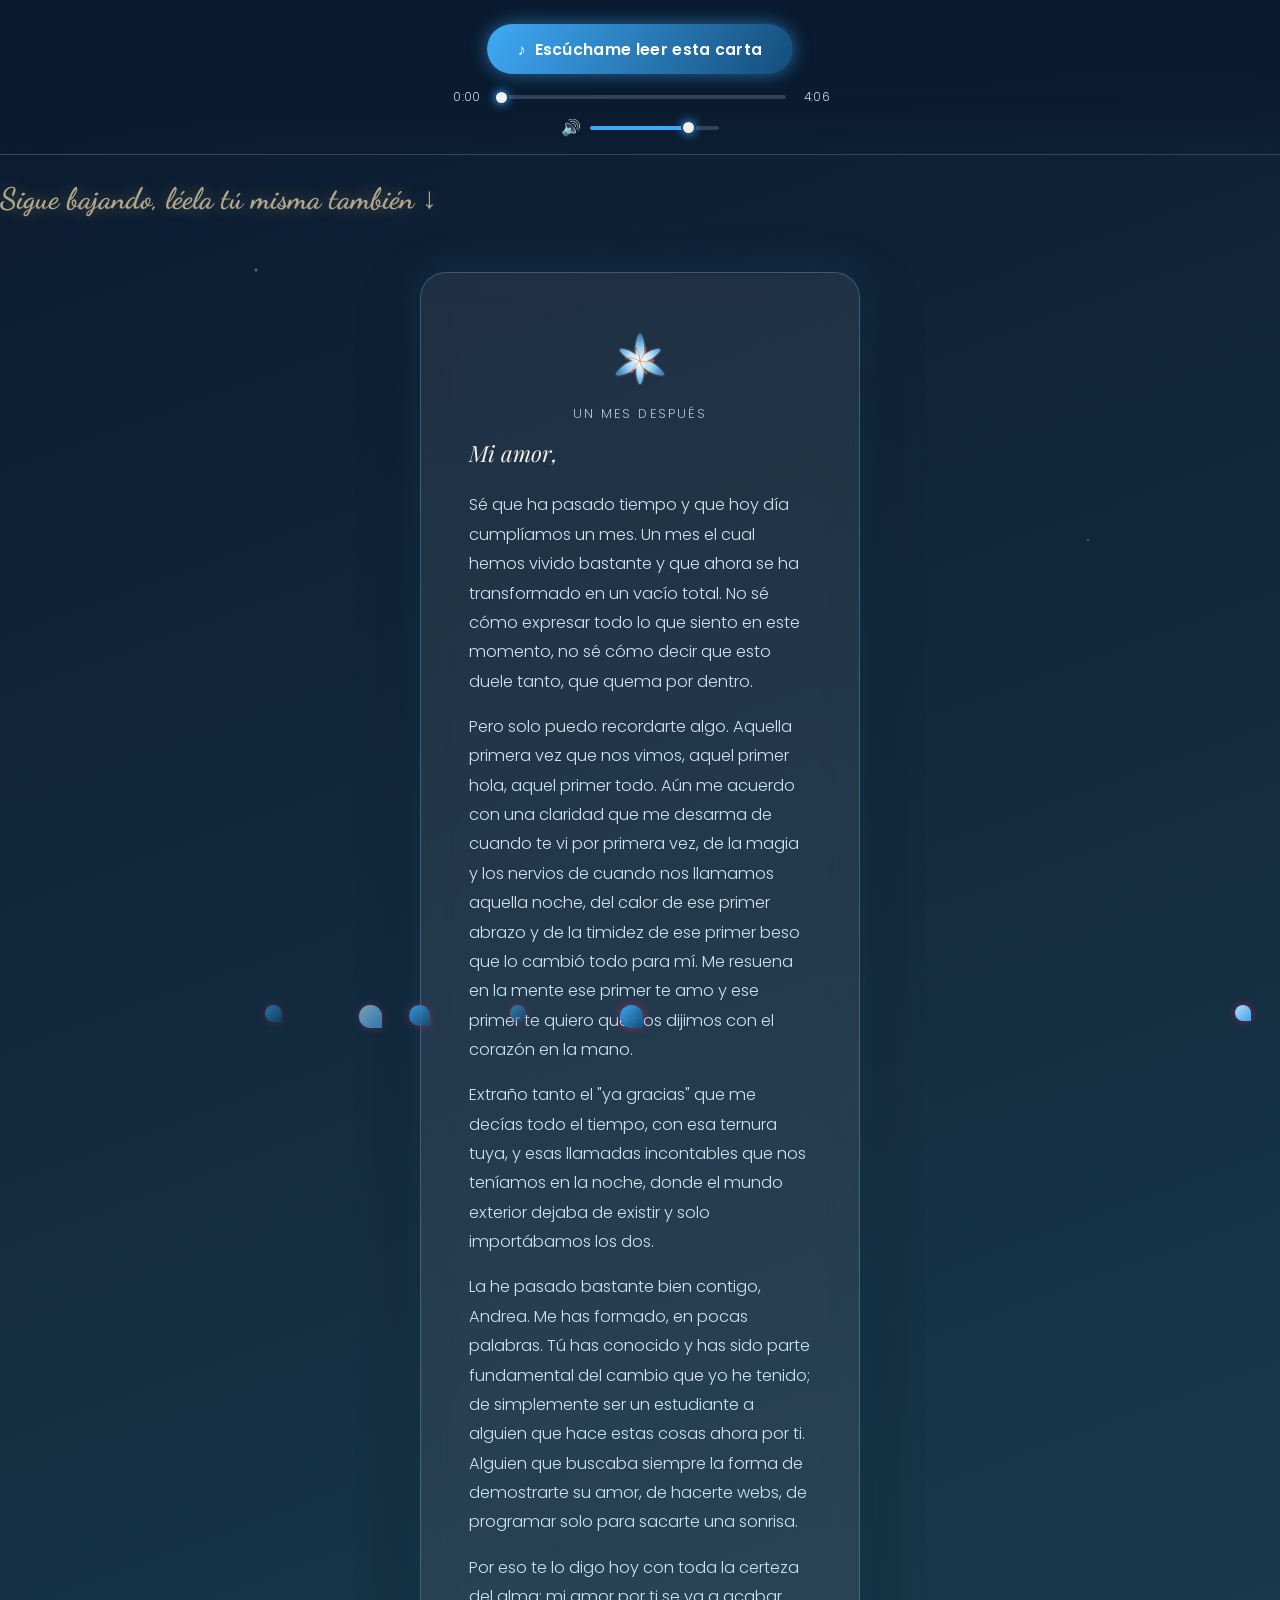
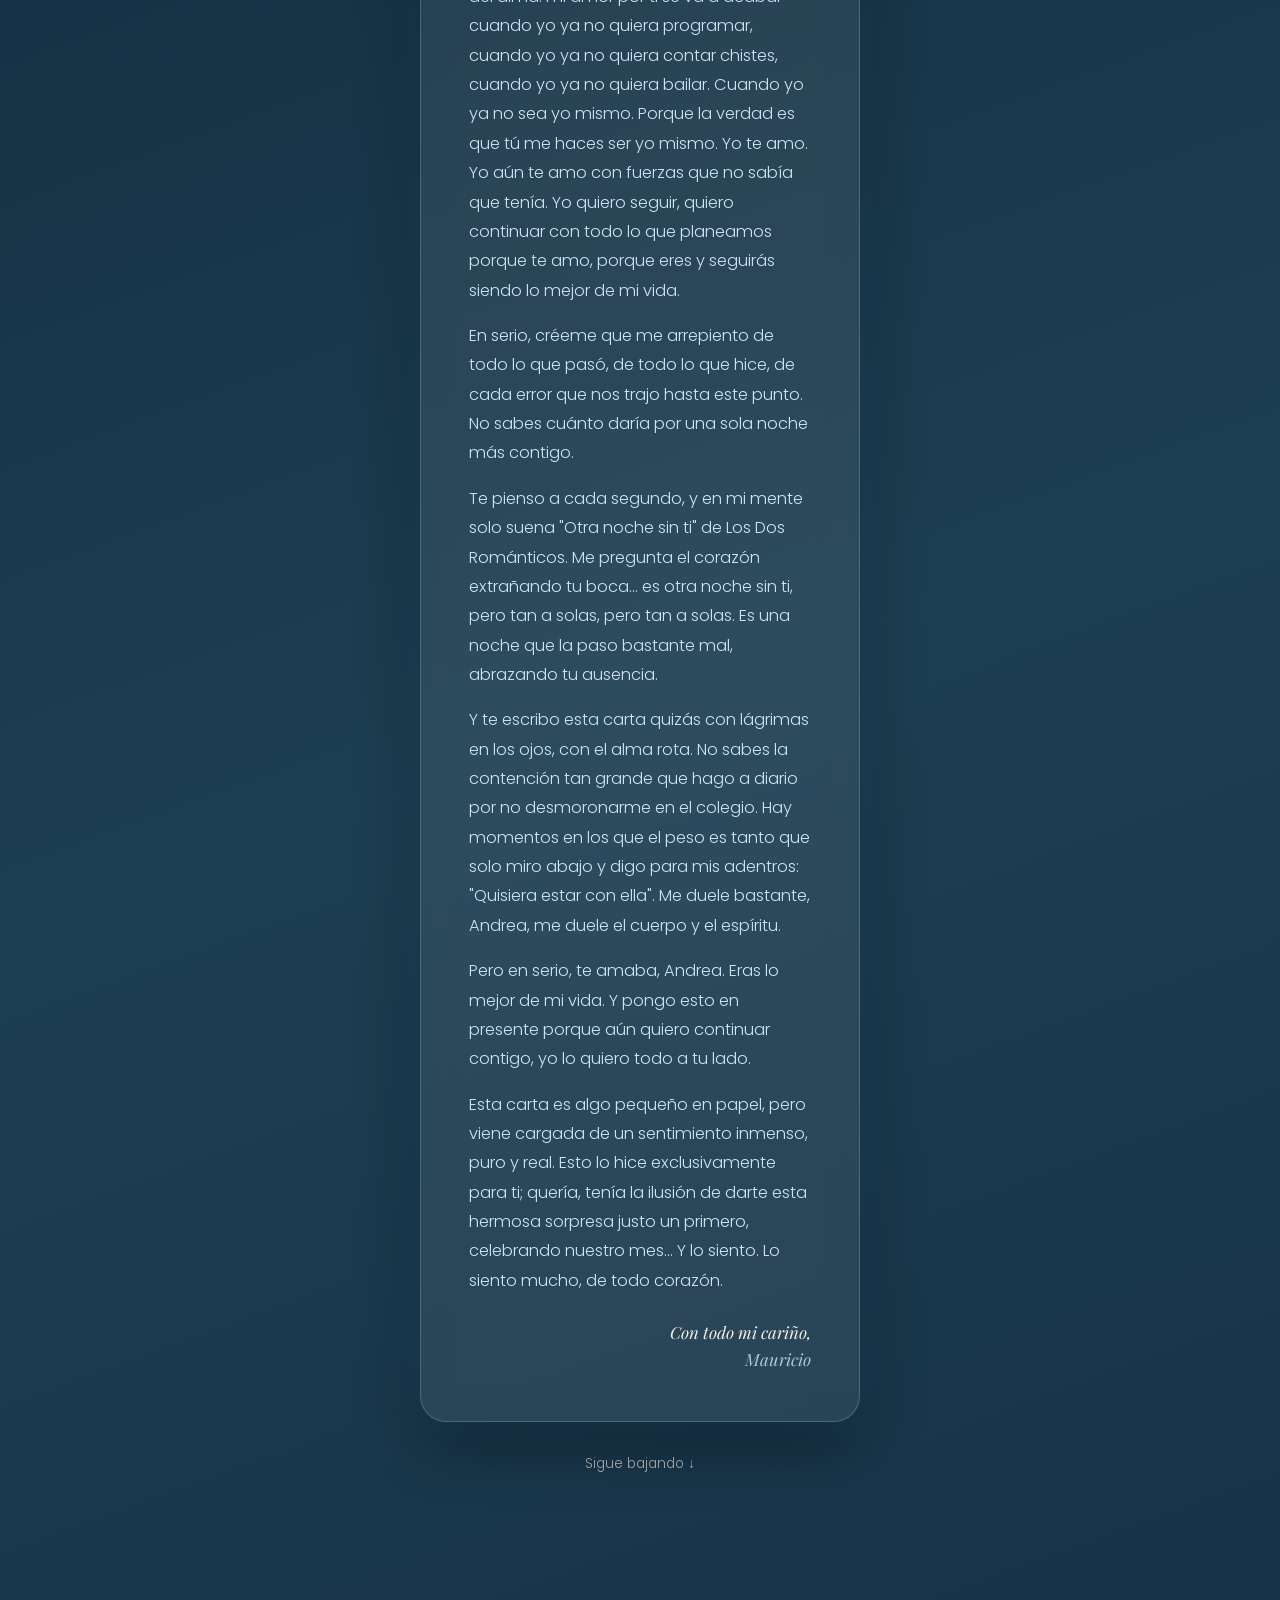
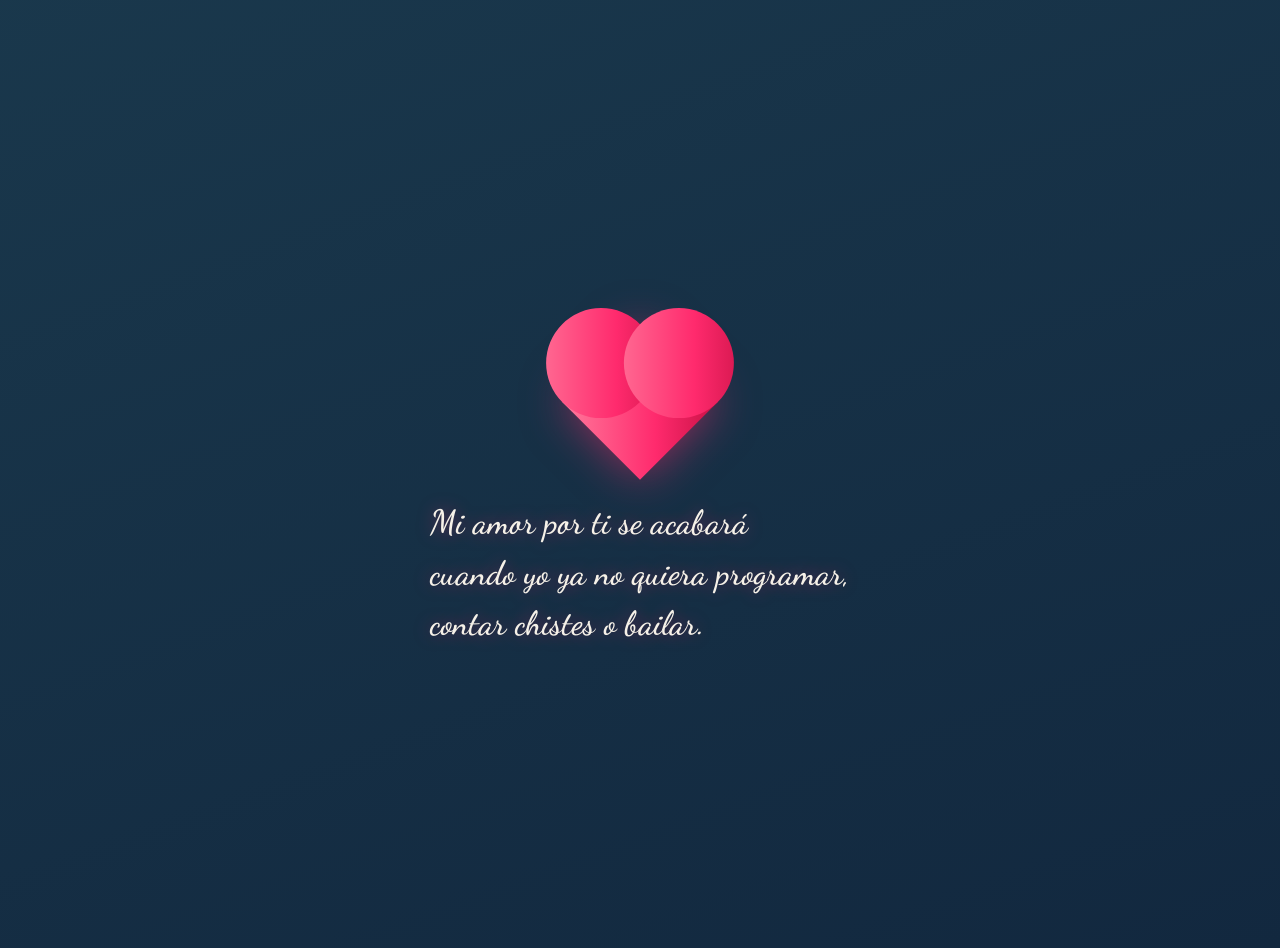
==== carta2.html @ 6ca08b80 "Add files via upload" ====
<!DOCTYPE html>
<html lang="es">
<head>
<meta charset="UTF-8">
<meta name="viewport" content="width=device-width, initial-scale=1.0, viewport-fit=cover">
<meta name="apple-mobile-web-app-capable" content="yes">
<meta name="apple-mobile-web-app-status-bar-style" content="black-translucent">
<meta name="format-detection" content="telephone=no">
<title>Un mes después</title>

<link rel="preconnect" href="https://fonts.googleapis.com">
<link rel="preconnect" href="https://fonts.gstatic.com" crossorigin>
<link href="https://fonts.googleapis.com/css2?family=Playfair+Display:ital,wght@0,600;1,500;1,600;1,700&family=Dancing+Script:wght@600;700&family=Poppins:wght@300;400;500;600&display=swap" rel="stylesheet">
<link rel="stylesheet" href="style.css">
</head>
<body>

<!-- =========================================================
     SPRITE SVG: mismos gradientes, filtro y flores que la
     página principal, reutilizables con <use>.
     ========================================================= -->
<svg width="0" height="0" style="position:absolute" aria-hidden="true">
  <defs>
    <radialGradient id="petalGradient" gradientUnits="userSpaceOnUse" cx="0" cy="0" r="115">
      <stop offset="0%"  stop-color="#f2fbff"/>
      <stop offset="45%" stop-color="#9fd4f7"/>
      <stop offset="100%" stop-color="#1f6fb2"/>
    </radialGradient>
    <radialGradient id="petalGradientInner" gradientUnits="userSpaceOnUse" cx="0" cy="0" r="95">
      <stop offset="0%"  stop-color="#ffffff"/>
      <stop offset="50%" stop-color="#bfe3ff"/>
      <stop offset="100%" stop-color="#4a9fe0"/>
    </radialGradient>
    <filter id="softGlow" x="-60%" y="-60%" width="220%" height="220%">
      <feGaussianBlur in="SourceGraphic" stdDeviation="4.5" result="blur"/>
      <feMerge>
        <feMergeNode in="blur"/>
        <feMergeNode in="SourceGraphic"/>
      </feMerge>
    </filter>

    <!-- Una flor de lirio, centrada en (0,0) -->
    <symbol id="lilyBloom" viewBox="-130 -130 260 260">
      <g filter="url(#softGlow)">
        <g fill="url(#petalGradient)" stroke="#eaf6ff" stroke-width="1" stroke-opacity="0.6">
          <path d="M0,0 C-19,-15 -24,-58 -7,-100 C-3,-114 3,-114 7,-100 C24,-58 19,-15 0,0 Z" transform="rotate(0)"/>
          <path d="M0,0 C-19,-15 -24,-58 -7,-100 C-3,-114 3,-114 7,-100 C24,-58 19,-15 0,0 Z" transform="rotate(120)"/>
          <path d="M0,0 C-19,-15 -24,-58 -7,-100 C-3,-114 3,-114 7,-100 C24,-58 19,-15 0,0 Z" transform="rotate(240)"/>
        </g>
        <g fill="url(#petalGradientInner)" stroke="#ffffff" stroke-width="1" stroke-opacity="0.7">
          <path d="M0,0 C-15,-13 -19,-48 -6,-84 C-2,-96 2,-96 6,-84 C19,-48 15,-13 0,0 Z" transform="rotate(60)"/>
          <path d="M0,0 C-15,-13 -19,-48 -6,-84 C-2,-96 2,-96 6,-84 C19,-48 15,-13 0,0 Z" transform="rotate(180)"/>
          <path d="M0,0 C-15,-13 -19,-48 -6,-84 C-2,-96 2,-96 6,-84 C19,-48 15,-13 0,0 Z" transform="rotate(300)"/>
        </g>
        <g fill="none" stroke="#e7842f" stroke-width="2.4" stroke-linecap="round">
          <path d="M0,0 Q10,-30 5,-54" transform="rotate(20)"/>
          <path d="M0,0 Q10,-30 5,-54" transform="rotate(85)"/>
          <path d="M0,0 Q10,-30 5,-54" transform="rotate(150)"/>
          <path d="M0,0 Q10,-30 5,-54" transform="rotate(215)"/>
          <path d="M0,0 Q10,-30 5,-54" transform="rotate(280)"/>
          <path d="M0,0 Q10,-30 5,-54" transform="rotate(340)"/>
        </g>
        <g fill="#c8571f">
          <ellipse cx="1.7" cy="-53" rx="3.2" ry="6" transform="rotate(20)"/>
          <ellipse cx="1.7" cy="-53" rx="3.2" ry="6" transform="rotate(85)"/>
          <ellipse cx="1.7" cy="-53" rx="3.2" ry="6" transform="rotate(150)"/>
          <ellipse cx="1.7" cy="-53" rx="3.2" ry="6" transform="rotate(215)"/>
          <ellipse cx="1.7" cy="-53" rx="3.2" ry="6" transform="rotate(280)"/>
          <ellipse cx="1.7" cy="-53" rx="3.2" ry="6" transform="rotate(340)"/>
        </g>
      </g>
    </symbol>
  </defs>
</svg>

<!-- Fondo ambiental de destellos, sobre el mismo azul profundo -->
<div class="sparkles" aria-hidden="true"></div>

<!-- =========================================================
     HEADER: botón para escuchar la carta + control de tiempo
     ========================================================= -->
<header class="audio-header">
  <button id="listen-btn" class="btn btn--primary btn--listen" type="button">
    <span class="note-icon" aria-hidden="true">♪</span>
    <span id="listen-btn-text">Escúchame leer esta carta</span>
  </button>

  <div class="audio-scrubber">
    <span class="audio-time" id="current-time">0:00</span>
    <input
      type="range"
      id="audio-seek"
      class="audio-seek"
      min="0"
      max="100"
      value="0"
      step="0.1"
      aria-label="Buscar un momento del audio"
    >
    <span class="audio-time audio-time--end" id="total-time">0:00</span>
  </div>

  <div class="volume-control">
    <span class="volume-icon" id="volume-icon" aria-hidden="true">🔊</span>
    <input
      type="range"
      id="volume-seek"
      class="audio-seek volume-seek"
      min="0"
      max="100"
      value="80"
      aria-label="Volumen del audio"
    >
  </div>

  <!-- Reemplaza carta.mp3 por el audio real donde la lees en voz alta -->
  <audio id="letter-audio" src="carta.mp3" preload="metadata"></audio>
</header>

<p class="scroll-hint scroll-hint--big">Sigue bajando, léela tú misma también <span aria-hidden="true">↓</span></p>

<main>

  <!-- ===== La carta ===== -->
  <section id="letter-screen" class="screen screen--letter">
    <div class="glass-card letter-card">
      <svg class="lily lily--divider" aria-hidden="true"><use href="#lilyBloom"/></svg>

      <p class="eyebrow">Un mes después</p>

      <div class="letter-text">
        <p class="letter-greeting">Mi amor,</p>
        <p>Sé que ha pasado tiempo y que hoy día cumplíamos un mes. Un mes el cual hemos vivido bastante y que ahora se ha transformado en un vacío total. No sé cómo expresar todo lo que siento en este momento, no sé cómo decir que esto duele tanto, que quema por dentro.</p>
        <p>Pero solo puedo recordarte algo. Aquella primera vez que nos vimos, aquel primer hola, aquel primer todo. Aún me acuerdo con una claridad que me desarma de cuando te vi por primera vez, de la magia y los nervios de cuando nos llamamos aquella noche, del calor de ese primer abrazo y de la timidez de ese primer beso que lo cambió todo para mí. Me resuena en la mente ese primer te amo y ese primer te quiero que nos dijimos con el corazón en la mano.</p>
        <p>Extraño tanto el "ya gracias" que me decías todo el tiempo, con esa ternura tuya, y esas llamadas incontables que nos teníamos en la noche, donde el mundo exterior dejaba de existir y solo importábamos los dos.</p>
        <p>La he pasado bastante bien contigo, Andrea. Me has formado, en pocas palabras. Tú has conocido y has sido parte fundamental del cambio que yo he tenido; de simplemente ser un estudiante a alguien que hace estas cosas ahora por ti. Alguien que buscaba siempre la forma de demostrarte su amor, de hacerte webs, de programar solo para sacarte una sonrisa.</p>
        <p>Por eso te lo digo hoy con toda la certeza del alma: mi amor por ti se va a acabar cuando yo ya no quiera programar, cuando yo ya no quiera contar chistes, cuando yo ya no quiera bailar. Cuando yo ya no sea yo mismo. Porque la verdad es que tú me haces ser yo mismo. Yo te amo. Yo aún te amo con fuerzas que no sabía que tenía. Yo quiero seguir, quiero continuar con todo lo que planeamos porque te amo, porque eres y seguirás siendo lo mejor de mi vida.</p>
        <p>En serio, créeme que me arrepiento de todo lo que pasó, de todo lo que hice, de cada error que nos trajo hasta este punto. No sabes cuánto daría por una sola noche más contigo.</p>
        <p>Te pienso a cada segundo, y en mi mente solo suena "Otra noche sin ti" de Los Dos Románticos. Me pregunta el corazón extrañando tu boca... es otra noche sin ti, pero tan a solas, pero tan a solas. Es una noche que la paso bastante mal, abrazando tu ausencia.</p>
        <p>Y te escribo esta carta quizás con lágrimas en los ojos, con el alma rota. No sabes la contención tan grande que hago a diario por no desmoronarme en el colegio. Hay momentos en los que el peso es tanto que solo miro abajo y digo para mis adentros: "Quisiera estar con ella". Me duele bastante, Andrea, me duele el cuerpo y el espíritu.</p>
        <p>Pero en serio, te amaba, Andrea. Eras lo mejor de mi vida. Y pongo esto en presente porque aún quiero continuar contigo, yo lo quiero todo a tu lado.</p>
        <p>Esta carta es algo pequeño en papel, pero viene cargada de un sentimiento inmenso, puro y real. Esto lo hice exclusivamente para ti; quería, tenía la ilusión de darte esta hermosa sorpresa justo un primero, celebrando nuestro mes... Y lo siento. Lo siento mucho, de todo corazón.</p>
      </div>

      <p class="letter-signature">Con todo mi cariño,<br><span class="fill-in">Mauricio</span></p>
    </div>

    <p class="scroll-hint">Sigue bajando <span aria-hidden="true">↓</span></p>
  </section>

  <div class="spacer spacer--short" aria-hidden="true"></div>

  <!-- ===== Final: corazón ===== -->
  <section id="heart-screen" class="screen">
    <div class="heart reveal" aria-hidden="true"></div>
    <p class="heart-message reveal">Mi amor por ti se acabará<br>cuando yo ya no quiera programar,<br>contar chistes o bailar.</p>
  </section>

</main>

<script src="carta2.js"></script>
</body>
</html>
---- style.css ----
/* =========================================================
   TOKENS
   ========================================================= */
:root {
  --navy-deep:   #0a1a2f;
  --navy-mid:    #12283f;
  --teal-mid:    #1d3f52;

  --lily-blue:       #3fa9f5;
  --lily-blue-light: #bfe3ff;
  --lily-blue-deep:  #144d7a;

  --rose-red:       #ff2a6d;
  --rose-red-deep:  #c81145;
  --rose-red-light: #ff7a9c;

  --gold:       #e8c27a;
  --gold-light: #f6e2b3;

  --ink:      #f6f1e8;
  --ink-soft: #cfe3f2;

  --glass-bg:     rgba(255, 255, 255, 0.07);
  --glass-border: rgba(191, 227, 255, 0.22);

  --font-display: 'Playfair Display', serif;
  --font-script:  'Dancing Script', cursive;
  --font-body:    'Poppins', sans-serif;
}

/* =========================================================
   RESET
   ========================================================= */
* {
  margin: 0;
  padding: 0;
  box-sizing: border-box;
  -webkit-tap-highlight-color: transparent;
}

html {
  -webkit-text-size-adjust: 100%;
}

body {
  min-height: 100dvh;
  background: linear-gradient(160deg, var(--navy-deep) 0%, var(--teal-mid) 55%, var(--navy-mid) 100%);
  color: var(--ink);
  font-family: var(--font-body);
  font-weight: 300;
  overflow-x: hidden;
  -webkit-font-smoothing: antialiased;
  overscroll-behavior-y: contain;
}

.hidden {
  display: none !important;
}

svg use {
  pointer-events: none;
}

/* =========================================================
   FONDO AMBIENTAL DE DESTELLOS
   ========================================================= */
.sparkles {
  position: fixed;
  inset: 0;
  pointer-events: none;
  z-index: 0;
  background-image:
    radial-gradient(2px 2px at 20% 30%, rgba(191, 227, 255, 0.6), transparent),
    radial-gradient(2px 2px at 70% 15%, rgba(191, 227, 255, 0.45), transparent),
    radial-gradient(1.5px 1.5px at 85% 60%, rgba(191, 227, 255, 0.5), transparent),
    radial-gradient(1.5px 1.5px at 35% 80%, rgba(191, 227, 255, 0.4), transparent),
    radial-gradient(2px 2px at 55% 45%, rgba(255, 255, 255, 0.35), transparent);
  animation: twinkle 6s ease-in-out infinite;
}

@keyframes twinkle {
  0%, 100% { opacity: 0.5; }
  50%      { opacity: 1; }
}

/* =========================================================
   SECCIONES
   ========================================================= */
.screen {
  position: relative;
  min-height: 100vh;
  min-height: 100dvh;
  width: 100%;
  display: flex;
  flex-direction: column;
  align-items: center;
  justify-content: center;
  overflow: hidden;
  padding: max(2rem, env(safe-area-inset-top)) 1.25rem max(2rem, env(safe-area-inset-bottom));
  z-index: 1;
}

.screen--letter {
  min-height: auto;
  padding-top: max(3rem, env(safe-area-inset-top));
  padding-bottom: 3rem;
}

.spacer {
  height: 55vh;
  width: 100%;
}

/* =========================================================
   TARJETA DE VIDRIO
   ========================================================= */
.glass-card {
  position: relative;
  z-index: 1;
  background: var(--glass-bg);
  backdrop-filter: blur(16px);
  -webkit-backdrop-filter: blur(16px);
  border: 1px solid var(--glass-border);
  border-radius: 26px;
  padding: 2.75rem 2rem 2.25rem;
  max-width: 440px;
  width: 100%;
  text-align: center;
  box-shadow:
    0 0 40px rgba(63, 169, 245, 0.16),
    0 20px 60px rgba(0, 0, 0, 0.45);
  animation: cardIn 1.1s ease-out both;
}

@keyframes cardIn {
  from { opacity: 0; transform: translateY(24px); }
  to   { opacity: 1; transform: translateY(0); }
}

.eyebrow {
  font-size: 0.8rem;
  letter-spacing: 0.16em;
  text-transform: uppercase;
  color: var(--ink-soft);
  opacity: 0.85;
  margin-bottom: 0.6rem;
}

/* =========================================================
   PANTALLA DE BIENVENIDA
   ========================================================= */
#welcome-screen {
  z-index: 2;
  transition: opacity 0.6s ease, transform 0.6s ease;
}

#welcome-screen.fade-out {
  opacity: 0;
  transform: scale(0.97);
  pointer-events: none;
}

.welcome-title {
  font-family: var(--font-display);
  font-style: italic;
  font-weight: 600;
  font-size: clamp(2.3rem, 9vw, 3.1rem);
  line-height: 1.15;
  color: var(--ink);
  text-shadow: 0 0 24px rgba(63, 169, 245, 0.35);
}

/* =========================================================
   BOTONES
   ========================================================= */
.btn {
  border: none;
  border-radius: 999px;
  font-family: var(--font-body);
  font-size: 1.05rem;
  font-weight: 600;
  letter-spacing: 0.02em;
  padding: 1rem 2.4rem;
  min-height: 48px;
  cursor: pointer;
  touch-action: manipulation;
  margin-top: 1.75rem;
  transition: transform 0.25s ease, box-shadow 0.25s ease, opacity 0.25s ease;
}

.btn:active {
  transform: scale(0.96);
}

.btn:focus-visible {
  outline: 2px solid var(--ink);
  outline-offset: 3px;
}

.btn--primary {
  color: #fff;
  background: linear-gradient(120deg, var(--lily-blue), var(--lily-blue-deep));
  box-shadow: 0 0 18px rgba(63, 169, 245, 0.55);
}

.btn--primary:hover {
  transform: translateY(-2px) scale(1.03);
  box-shadow: 0 0 28px rgba(63, 169, 245, 0.75), 0 0 50px rgba(63, 169, 245, 0.35);
}

.btn--gold {
  color: var(--navy-deep);
  background: linear-gradient(120deg, var(--gold-light), var(--gold));
  box-shadow: 0 0 18px rgba(232, 194, 122, 0.5);
}

.btn--gold:hover {
  transform: translateY(-2px) scale(1.03);
  box-shadow: 0 0 28px rgba(232, 194, 122, 0.7), 0 0 50px rgba(232, 194, 122, 0.3);
}

.btn:disabled {
  opacity: 0.7;
  cursor: default;
  transform: none;
}

/* =========================================================
   LIRIOS DECORATIVOS — pantalla de bienvenida
   ========================================================= */
.lily-cluster {
  position: absolute;
  width: 46vw;
  max-width: 240px;
  height: 46vw;
  max-height: 240px;
  pointer-events: none;
  z-index: 0;
  opacity: 0.92;
}

.lily-cluster--top-left     { top: -6%;  left: -10%; }
.lily-cluster--top-right    { top: -8%;  right: -12%; transform: scaleX(-1); }
.lily-cluster--bottom-left  { bottom: -8%; left: -8%; transform: rotate(10deg); }
.lily-cluster--bottom-right { bottom: -10%; right: -10%; transform: scaleX(-1) rotate(6deg); }

.lily {
  position: absolute;
  width: 42%;
  height: 42%;
  overflow: visible;
}

.lily--a { top: 6%;  left: 10%; width: 62%; height: 62%; transform: rotate(-8deg); }
.lily--b { top: 40%; left: 42%; width: 40%; height: 40%; transform: rotate(14deg); opacity: 0.85; }
.lily--c { top: 8%;  left: 14%; width: 58%; height: 58%; transform: rotate(6deg); }
.lily--d { top: 20%; left: 8%;  width: 55%; height: 55%; transform: rotate(-4deg); }
.lily--e { top: 4%;  left: 8%;  width: 60%; height: 60%; transform: rotate(-10deg); }
.lily--f { top: 42%; left: 40%; width: 38%; height: 38%; transform: rotate(18deg); opacity: 0.85; }

.leaf {
  position: absolute;
  width: 30%;
  height: 60%;
  overflow: visible;
  opacity: 0.8;
}

.leaf--a { top: 30%; left: 18%; transform: rotate(-18deg); }
.leaf--b { top: 25%; left: 22%; transform: rotate(16deg); }
.leaf--c { top: 22%; left: 26%; transform: rotate(-12deg); }

.lily--divider {
  position: static;
  width: 64px;
  height: 64px;
  display: block;
  margin: 0 auto 0.75rem;
}

/* =========================================================
   LA CARTA
   ========================================================= */
.letter-card {
  text-align: left;
}

.letter-card .eyebrow {
  text-align: center;
}

.letter-text p {
  font-size: clamp(0.95rem, 4vw, 1.02rem);
  line-height: 1.8;
  margin-bottom: 1rem;
  color: var(--ink-soft);
}

.letter-greeting {
  font-family: var(--font-display);
  font-style: italic;
  font-size: clamp(1.15rem, 5vw, 1.4rem) !important;
  color: var(--ink) !important;
  margin-bottom: 1.1rem !important;
}

.fill-in {
  color: var(--lily-blue-light);
  font-style: italic;
  opacity: 0.85;
}

.letter-signature {
  margin-top: 1.5rem;
  font-family: var(--font-display);
  font-style: italic;
  font-size: 1.05rem;
  line-height: 1.6;
  text-align: right;
  color: var(--ink);
}

.scroll-hint {
  margin-top: 2rem;
  font-size: 0.85rem;
  opacity: 0.7;
  animation: bounce 2.2s infinite;
}

@keyframes bounce {
  0%, 20%, 50%, 80%, 100% { transform: translateY(0); }
  40% { transform: translateY(-8px); }
  60% { transform: translateY(-4px); }
}

/* =========================================================
   PÉTALOS QUE CAEN (generados por script.js)
   ========================================================= */
.petal {
  position: fixed;
  top: -30px;
  border-radius: 50% 50% 0 50%;
  pointer-events: none;
  z-index: 40;
  box-shadow: 0 0 10px rgba(255, 42, 109, 0.45);
  animation-name: fall;
  animation-timing-function: linear;
  animation-fill-mode: forwards;
}

@keyframes fall {
  to {
    transform: translateY(115vh) rotate(360deg);
  }
}

/* =========================================================
   FINAL: CORAZÓN LATIENDO
   ========================================================= */
.heart {
  --heart-size: clamp(70px, 20vw, 110px);
  width: var(--heart-size);
  height: var(--heart-size);
  background: linear-gradient(135deg, var(--rose-red-light), var(--rose-red) 60%, var(--rose-red-deep));
  display: inline-block;
  position: relative;
  transform: rotate(-45deg);
  box-shadow: 0 0 45px rgba(255, 42, 109, 0.55);
  animation: beat 1.05s ease-in-out infinite;
  margin-bottom: 2.5rem;
}

.heart::before,
.heart::after {
  content: "";
  position: absolute;
  width: var(--heart-size);
  height: var(--heart-size);
  border-radius: 50%;
  background: linear-gradient(135deg, var(--rose-red-light), var(--rose-red) 60%, var(--rose-red-deep));
}

.heart::before { top: calc(var(--heart-size) * -0.5); left: 0; }
.heart::after  { top: 0; left: calc(var(--heart-size) * 0.5); }

@keyframes beat {
  0%, 100% { transform: rotate(-45deg) scale(1); }
  50%      { transform: rotate(-45deg) scale(1.14); }
}

.heart-message {
  font-family: var(--font-script);
  font-weight: 600;
  font-size: clamp(1.5rem, 7vw, 2.1rem);
  line-height: 1.5;
  max-width: 480px;
  text-shadow: 0 0 18px rgba(255, 42, 109, 0.4);
}

/* =========================================================
   REVELADO AL HACER SCROLL
   ========================================================= */
/* Nota: solo se anima "opacity" aquí (no transform), porque el
   corazón ya tiene su propia animación continua de latido sobre
   "transform" y las dos entrarían en conflicto. */
.reveal {
  opacity: 0;
  transition: opacity 1s ease;
}

.reveal.is-visible {
  opacity: 1;
}

/* =========================================================
   ACCESIBILIDAD: MOVIMIENTO REDUCIDO
   ========================================================= */
@media (prefers-reduced-motion: reduce) {
  .sparkles,
  .heart,
  .scroll-hint,
  .glass-card {
    animation: none !important;
  }
  .petal {
    animation-duration: 0.01s !important;
  }
  .reveal {
    transition: opacity 0.3s ease !important;
    transform: none !important;
  }
}

/* =========================================================
   PÁGINA "CARTA2": header con audio + scrubber
   ========================================================= */
.audio-header {
  position: sticky;
  top: 0;
  z-index: 30;
  width: 100%;
  display: flex;
  flex-direction: column;
  align-items: center;
  gap: 0.9rem;
  padding: max(1.5rem, env(safe-area-inset-top)) 1.25rem 1.15rem;
  background: linear-gradient(180deg, rgba(10, 26, 47, 0.94) 0%, rgba(10, 26, 47, 0.82) 70%, rgba(10, 26, 47, 0) 100%);
  backdrop-filter: blur(14px);
  -webkit-backdrop-filter: blur(14px);
  border-bottom: 1px solid var(--glass-border);
  text-align: center;
}

.btn--listen {
  margin-top: 0;
  font-size: 0.98rem;
  padding: 0.85rem 1.9rem;
  display: inline-flex;
  align-items: center;
  gap: 0.55rem;
}

.btn--listen .note-icon {
  display: inline-block;
  animation: notePulse 1.6s ease-in-out infinite;
}

@keyframes notePulse {
  0%, 100% { transform: translateY(0) scale(1); }
  50%      { transform: translateY(-2px) scale(1.12); }
}

.audio-scrubber {
  display: flex;
  align-items: center;
  gap: 0.65rem;
  width: 100%;
  max-width: 380px;
}

.audio-time {
  font-size: 0.72rem;
  letter-spacing: 0.03em;
  color: var(--ink-soft);
  min-width: 34px;
  font-variant-numeric: tabular-nums;
}

.audio-time--end { text-align: right; }

.audio-seek {
  -webkit-appearance: none;
  appearance: none;
  flex: 1;
  height: 4px;
  border-radius: 999px;
  background: linear-gradient(90deg, var(--lily-blue) 0%, var(--lily-blue) var(--seek-progress, 0%), rgba(191, 227, 255, 0.2) var(--seek-progress, 0%));
  outline: none;
  cursor: pointer;
}

.audio-seek::-webkit-slider-thumb {
  -webkit-appearance: none;
  appearance: none;
  width: 15px;
  height: 15px;
  border-radius: 50%;
  background: var(--ink);
  box-shadow: 0 0 10px rgba(63, 169, 245, 0.7);
  border: 2px solid var(--lily-blue-deep);
  cursor: pointer;
}

.audio-seek::-moz-range-thumb {
  width: 15px;
  height: 15px;
  border-radius: 50%;
  background: var(--ink);
  box-shadow: 0 0 10px rgba(63, 169, 245, 0.7);
  border: 2px solid var(--lily-blue-deep);
  cursor: pointer;
}

.audio-seek::-moz-range-progress {
  background: var(--lily-blue);
  height: 4px;
  border-radius: 999px;
}

/* "Sigue bajando" más llamativo, usado en carta2 */
.scroll-hint--big {
  margin: 1.6rem 0 0.5rem;
  font-family: var(--font-script);
  font-weight: 700;
  font-size: clamp(1.3rem, 6vw, 1.85rem);
  color: var(--gold-light);
  text-shadow: 0 0 18px rgba(232, 194, 122, 0.55), 0 0 34px rgba(232, 194, 122, 0.25);
  animation: bounce 1.9s infinite, hintGlow 2.6s ease-in-out infinite;
  position: relative;
  z-index: 2;
}

@keyframes hintGlow {
  0%, 100% { opacity: 0.8; letter-spacing: 0; }
  50%      { opacity: 1;   letter-spacing: 0.01em; }
}

.spacer--short {
  height: 14vh;
}

@media (prefers-reduced-motion: reduce) {
  .btn--listen .note-icon,
  .scroll-hint--big {
    animation: none !important;
  }
}

/* =========================================================
   CONTROL DE VOLUMEN (ambos audios)
   ========================================================= */
.volume-control {
  display: flex;
  align-items: center;
  gap: 0.55rem;
}

.volume-icon {
  font-size: 1rem;
  line-height: 1;
  min-width: 1.2rem;
  text-align: center;
}

.volume-seek {
  max-width: 130px;
}

/* Control flotante de volumen para la música de fondo (index.html) */
.volume-control--floating {
  position: fixed;
  top: max(1rem, env(safe-area-inset-top));
  right: max(1rem, env(safe-area-inset-right));
  z-index: 50;
  background: var(--glass-bg);
  backdrop-filter: blur(14px);
  -webkit-backdrop-filter: blur(14px);
  border: 1px solid var(--glass-border);
  border-radius: 999px;
  padding: 0.55rem 1rem 0.55rem 0.85rem;
  box-shadow: 0 8px 24px rgba(0, 0, 0, 0.35);
}

.volume-control--floating .volume-seek {
  max-width: 96px;
}

@media (min-width: 640px) {
  .volume-control--floating .volume-seek {
    max-width: 120px;
  }
}

/* =========================================================
   PANTALLAS MÁS GRANDES
   ========================================================= */
@media (min-width: 640px) {
  .glass-card {
    padding: 3.5rem 3rem 3rem;
  }
  .lily-cluster {
    width: 260px;
    height: 260px;
  }
}
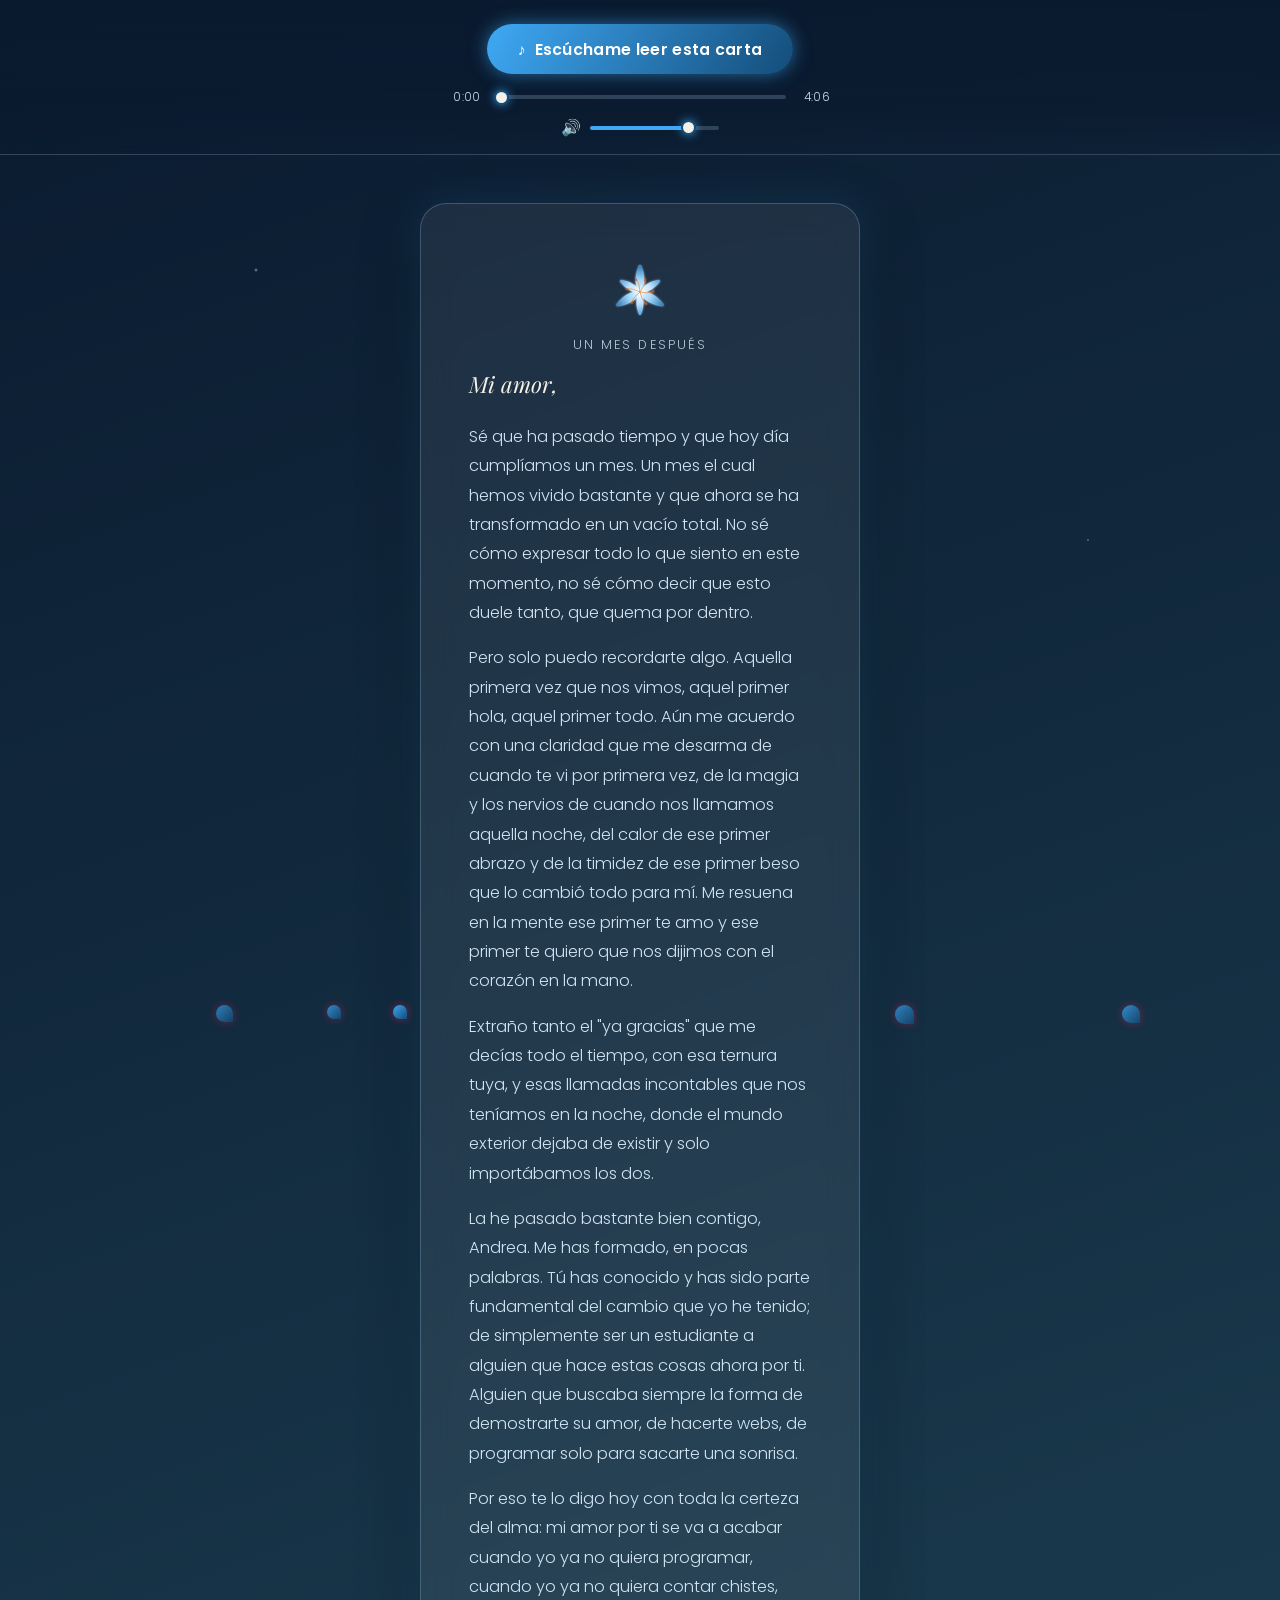
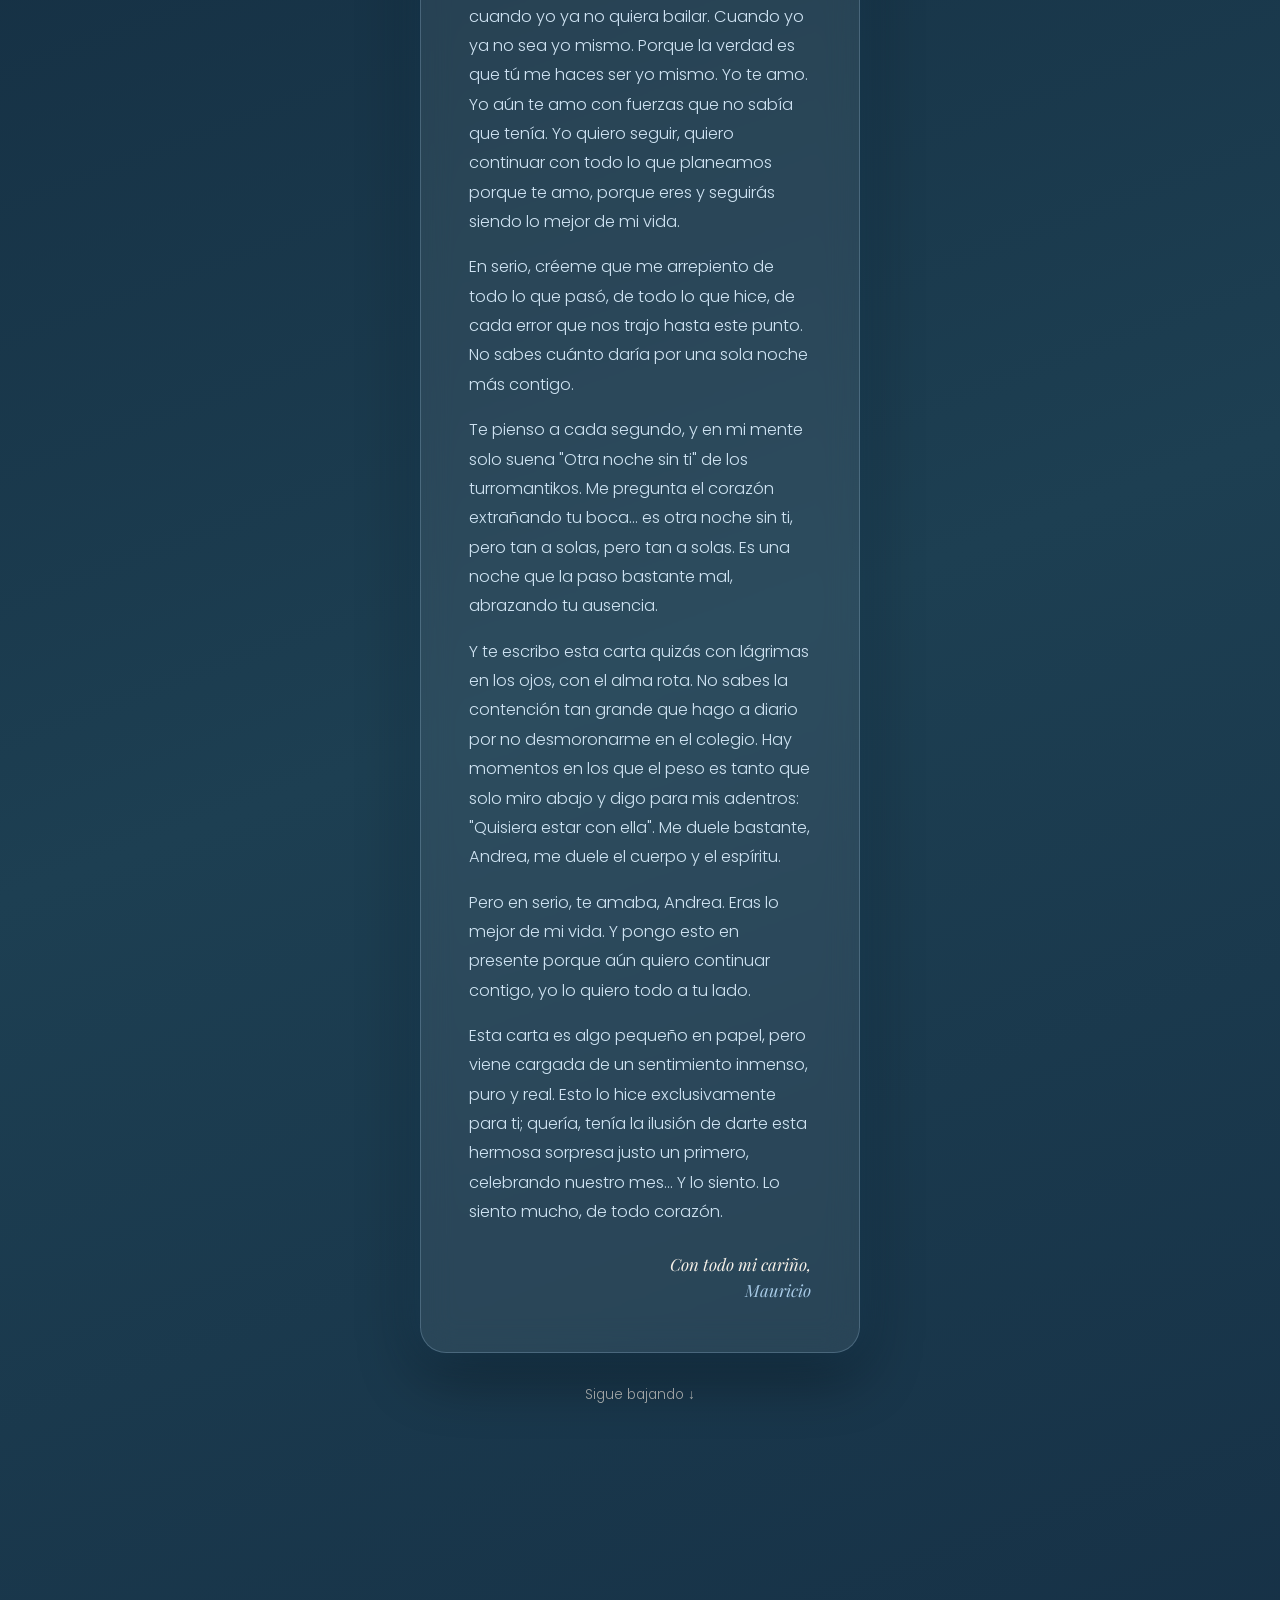
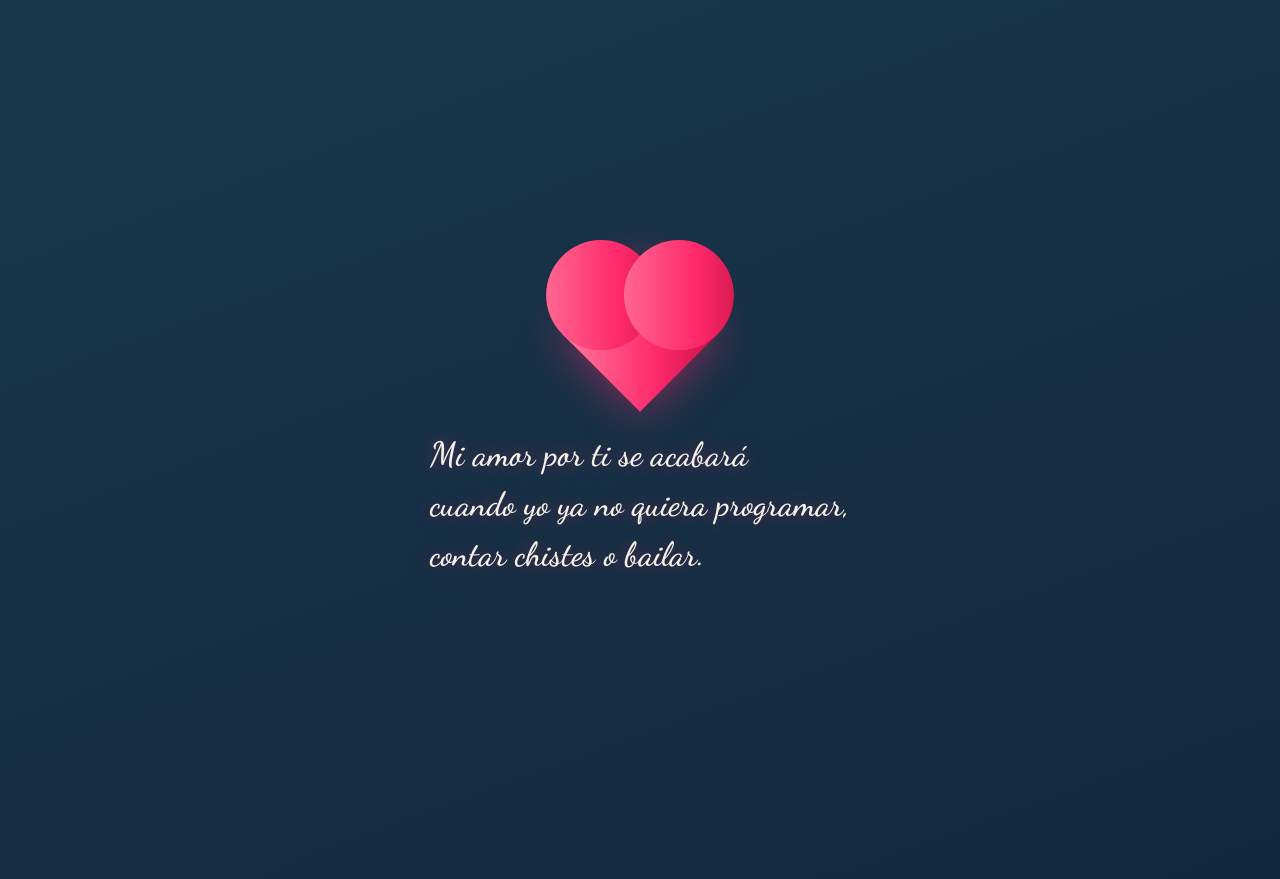
==== commit a48d86b1: "Update carta2.html" ====
--- a/carta2.html
+++ b/carta2.html
@@ -117,7 +117,6 @@
   <audio id="letter-audio" src="carta.mp3" preload="metadata"></audio>
 </header>
 
-<p class="scroll-hint scroll-hint--big">Sigue bajando, léela tú misma también <span aria-hidden="true">↓</span></p>
 
 <main>
 
@@ -136,7 +135,7 @@
         <p>La he pasado bastante bien contigo, Andrea. Me has formado, en pocas palabras. Tú has conocido y has sido parte fundamental del cambio que yo he tenido; de simplemente ser un estudiante a alguien que hace estas cosas ahora por ti. Alguien que buscaba siempre la forma de demostrarte su amor, de hacerte webs, de programar solo para sacarte una sonrisa.</p>
         <p>Por eso te lo digo hoy con toda la certeza del alma: mi amor por ti se va a acabar cuando yo ya no quiera programar, cuando yo ya no quiera contar chistes, cuando yo ya no quiera bailar. Cuando yo ya no sea yo mismo. Porque la verdad es que tú me haces ser yo mismo. Yo te amo. Yo aún te amo con fuerzas que no sabía que tenía. Yo quiero seguir, quiero continuar con todo lo que planeamos porque te amo, porque eres y seguirás siendo lo mejor de mi vida.</p>
         <p>En serio, créeme que me arrepiento de todo lo que pasó, de todo lo que hice, de cada error que nos trajo hasta este punto. No sabes cuánto daría por una sola noche más contigo.</p>
-        <p>Te pienso a cada segundo, y en mi mente solo suena "Otra noche sin ti" de Los Dos Románticos. Me pregunta el corazón extrañando tu boca... es otra noche sin ti, pero tan a solas, pero tan a solas. Es una noche que la paso bastante mal, abrazando tu ausencia.</p>
+        <p>Te pienso a cada segundo, y en mi mente solo suena "Otra noche sin ti" de los turromantikos. Me pregunta el corazón extrañando tu boca... es otra noche sin ti, pero tan a solas, pero tan a solas. Es una noche que la paso bastante mal, abrazando tu ausencia.</p>
         <p>Y te escribo esta carta quizás con lágrimas en los ojos, con el alma rota. No sabes la contención tan grande que hago a diario por no desmoronarme en el colegio. Hay momentos en los que el peso es tanto que solo miro abajo y digo para mis adentros: "Quisiera estar con ella". Me duele bastante, Andrea, me duele el cuerpo y el espíritu.</p>
         <p>Pero en serio, te amaba, Andrea. Eras lo mejor de mi vida. Y pongo esto en presente porque aún quiero continuar contigo, yo lo quiero todo a tu lado.</p>
         <p>Esta carta es algo pequeño en papel, pero viene cargada de un sentimiento inmenso, puro y real. Esto lo hice exclusivamente para ti; quería, tenía la ilusión de darte esta hermosa sorpresa justo un primero, celebrando nuestro mes... Y lo siento. Lo siento mucho, de todo corazón.</p>
@@ -160,4 +159,4 @@
 
 <script src="carta2.js"></script>
 </body>
-</html>+</html>
